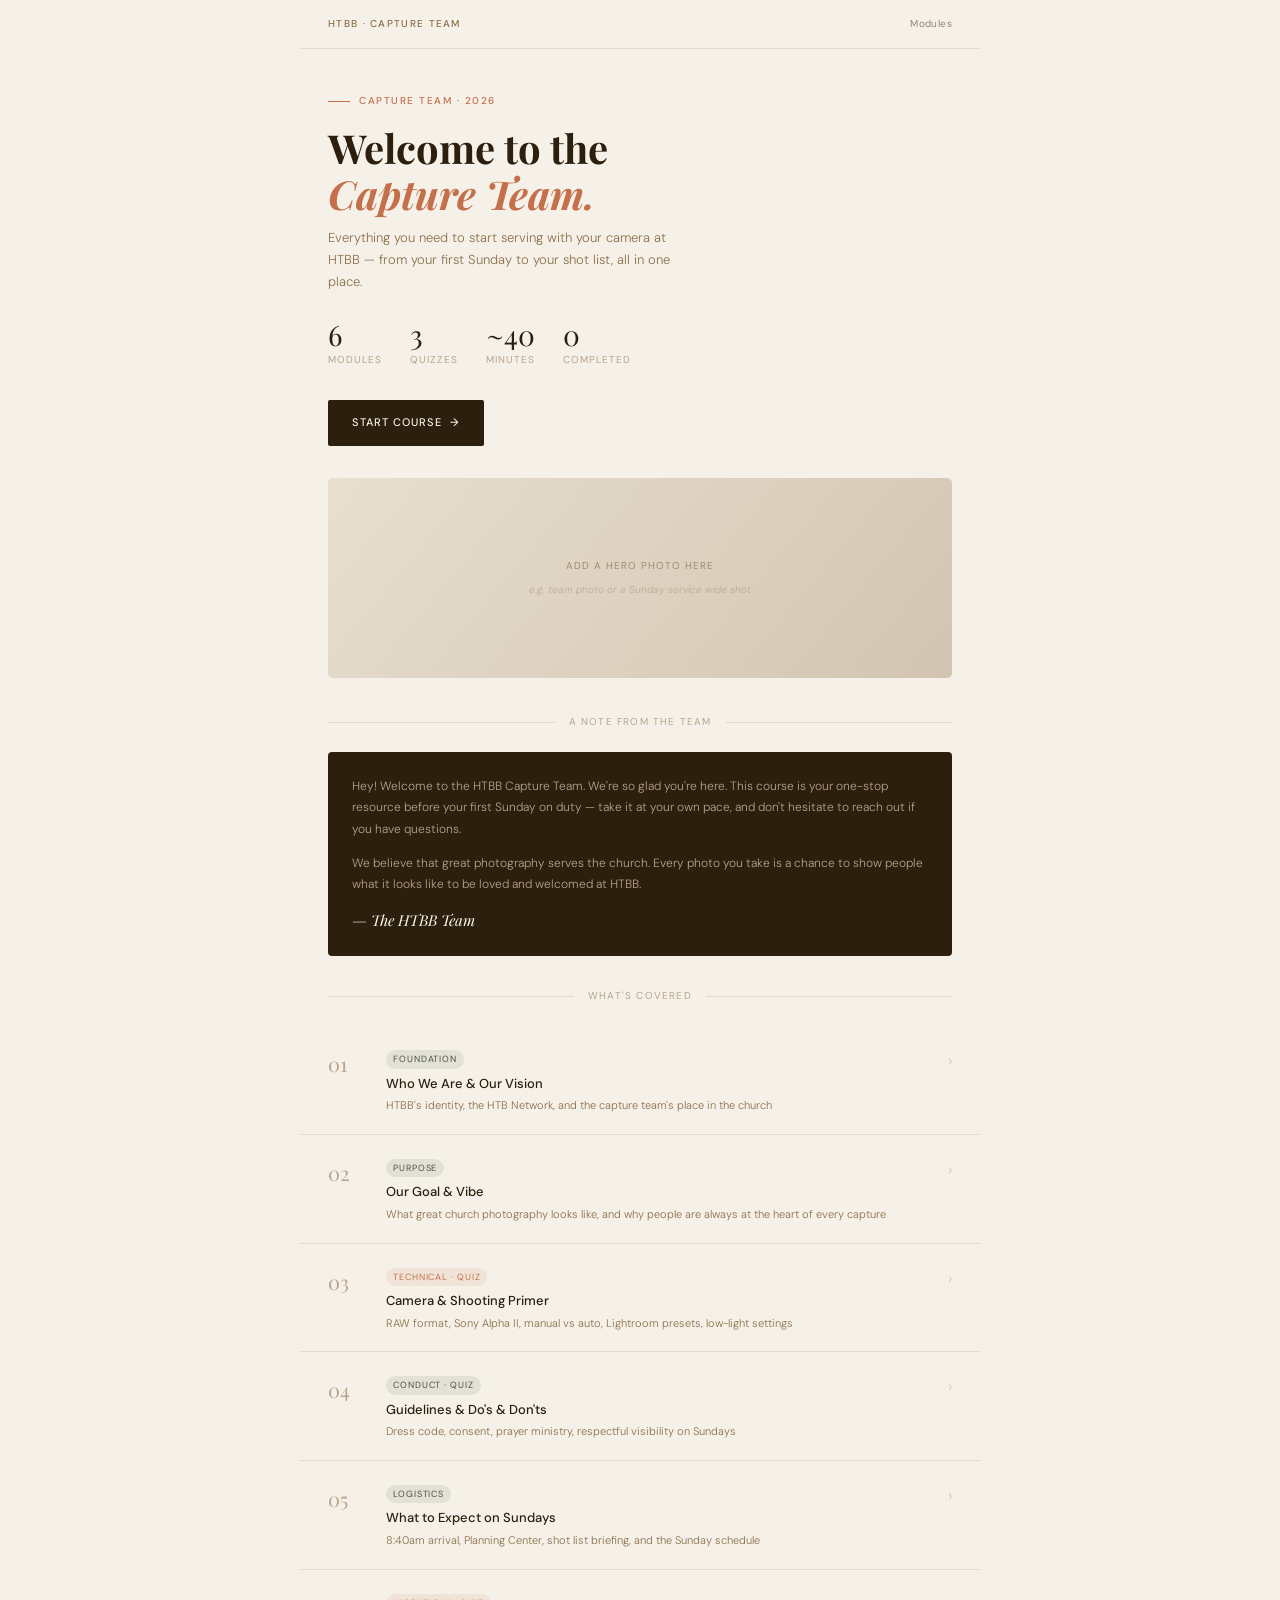
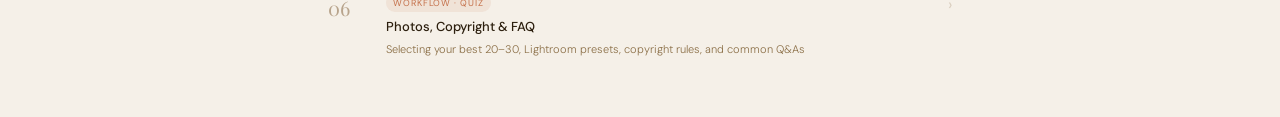
==== CT_01_Homepage.html @ 9ae35a77 "Add files via upload" ====
<!DOCTYPE html>
<html lang="en">
<head>
  <meta charset="UTF-8" />
  <meta name="viewport" content="width=device-width, initial-scale=1.0" />
  <title>HTBB Capture Team — Onboarding</title>
  <link rel="stylesheet" href="style.css" />
</head>
<body>

  <!-- NAV -->
  <nav class="site-nav">
    <span class="nav-logo">HTBB · Capture Team</span>
    <div class="nav-links">
      <a href="#modules">Modules</a>
    </div>
  </nav>

  <!-- HERO -->
  <div class="hero">
    <div class="eyebrow">
      <span class="eyebrow-line"></span>
      <span class="eyebrow-text">Capture Team · 2026</span>
    </div>
    <h1>Welcome to the<br><em>Capture Team.</em></h1>
    <p class="hero-sub">Everything you need to start serving with your camera at HTBB — from your first Sunday to your shot list, all in one place.</p>
    <div class="stat-row">
      <div>
        <div class="stat-num">6</div>
        <div class="stat-label">Modules</div>
      </div>
      <div>
        <div class="stat-num">3</div>
        <div class="stat-label">Quizzes</div>
      </div>
      <div>
        <div class="stat-num">~40</div>
        <div class="stat-label">Minutes</div>
      </div>
      <div>
        <div class="stat-num" id="completed-count">0</div>
        <div class="stat-label">Completed</div>
      </div>
    </div>
    <a class="cta-btn" href="CT_02_Module1.html">Start Course &nbsp;→</a>
  </div>

  <!-- HERO IMAGE -->
  <!-- REPLACE: swap the div below with <img src="your-photo.jpg" alt="HTBB Capture Team" style="width:100%;height:220px;object-fit:cover;"> -->
  <div class="img-placeholder wide" style="margin:0 28px;height:200px;">
    <div class="img-placeholder-bg"></div>
    <span class="img-placeholder-label">Add a hero photo here</span>
    <span class="img-placeholder-hint">e.g. team photo or a Sunday service wide shot</span>
  </div>

  <!-- WELCOME NOTE -->
  <div class="divider" style="margin-top:36px">
    <span class="div-line"></span>
    <span class="div-text">A note from the team</span>
    <span class="div-line"></span>
  </div>

  <div class="welcome-block">
    <p>Hey! Welcome to the HTBB Capture Team. We're so glad you're here. This course is your one-stop resource before your first Sunday on duty — take it at your own pace, and don't hesitate to reach out if you have questions.</p>
    <p>We believe that great photography serves the church. Every photo you take is a chance to show people what it looks like to be loved and welcomed at HTBB.</p>
    <span class="welcome-sig">— The HTBB Team</span>
  </div>

  <!-- MODULES -->
  <div class="divider" id="modules">
    <span class="div-line"></span>
    <span class="div-text">What's covered</span>
    <span class="div-line"></span>
  </div>

  <div>
    <a class="module-card" href="CT_02_Module1.html">
      <span class="mc-num">01</span>
      <div>
        <span class="mc-tag">Foundation</span>
        <div class="mc-title">Who We Are &amp; Our Vision</div>
        <div class="mc-desc">HTBB's identity, the HTB Network, and the capture team's place in the church</div>
      </div>
      <span class="mc-arrow">›</span>
    </a>
    <a class="module-card" href="CT_03_Module2.html">
      <span class="mc-num">02</span>
      <div>
        <span class="mc-tag">Purpose</span>
        <div class="mc-title">Our Goal &amp; Vibe</div>
        <div class="mc-desc">What great church photography looks like, and why people are always at the heart of every capture</div>
      </div>
      <span class="mc-arrow">›</span>
    </a>
    <a class="module-card" href="CT_04_Module3.html">
      <span class="mc-num">03</span>
      <div>
        <span class="mc-tag mc-tag-tc">Technical · Quiz</span>
        <div class="mc-title">Camera &amp; Shooting Primer</div>
        <div class="mc-desc">RAW format, Sony Alpha II, manual vs auto, Lightroom presets, low-light settings</div>
      </div>
      <span class="mc-arrow">›</span>
    </a>
    <a class="module-card" href="CT_05_Module4.html">
      <span class="mc-num">04</span>
      <div>
        <span class="mc-tag">Conduct · Quiz</span>
        <div class="mc-title">Guidelines &amp; Do's &amp; Don'ts</div>
        <div class="mc-desc">Dress code, consent, prayer ministry, respectful visibility on Sundays</div>
      </div>
      <span class="mc-arrow">›</span>
    </a>
    <a class="module-card" href="CT_06_Module5.html">
      <span class="mc-num">05</span>
      <div>
        <span class="mc-tag">Logistics</span>
        <div class="mc-title">What to Expect on Sundays</div>
        <div class="mc-desc">8:40am arrival, Planning Center, shot list briefing, and the Sunday schedule</div>
      </div>
      <span class="mc-arrow">›</span>
    </a>
    <a class="module-card" href="CT_07_Module6.html">
      <span class="mc-num">06</span>
      <div>
        <span class="mc-tag mc-tag-tc">Workflow · Quiz</span>
        <div class="mc-title">Photos, Copyright &amp; FAQ</div>
        <div class="mc-desc">Selecting your best 20–30, Lightroom presets, copyright rules, and common Q&amp;As</div>
      </div>
      <span class="mc-arrow">›</span>
    </a>
  </div>

  <div style="height:40px"></div>

  <script src="script.js"></script>
  <script>
    document.addEventListener('DOMContentLoaded', updateHomepageStats);
  </script>
</body>
</html>
---- style.css ----
/* ============================================================
   HTBB Capture Team Onboarding — Shared Stylesheet
   Earthy Editorial Theme · 2026
   ============================================================ */

@import url('https://fonts.googleapis.com/css2?family=Playfair+Display:ital,wght@0,400;0,600;1,400&family=DM+Sans:wght@300;400;500&display=swap');

/* ── RESET ── */
*, *::before, *::after { margin: 0; padding: 0; box-sizing: border-box; }
img { max-width: 100%; display: block; }
a { text-decoration: none; }

/* ── TOKENS ── */
:root {
  --cream:       #F5F0E8;
  --sand:        #E8DFD0;
  --warm-mid:    #B8A48C;
  --warm-brown:  #8B6F47;
  --dark-brown:  #2C1F0E;
  --moss:        #4A5240;
  --terracotta:  #C4704A;
  --off-white:   #FAF7F2;
  --rule:        rgba(139,111,71,0.18);

  --font-serif:  'Playfair Display', Georgia, serif;
  --font-sans:   'DM Sans', system-ui, sans-serif;
}

/* ── BASE ── */
body {
  background: var(--cream);
  font-family: var(--font-sans);
  color: var(--dark-brown);
  font-size: 14px;
  line-height: 1.6;
  max-width: 680px;
  margin: 0 auto;
  min-height: 100vh;
}

/* ── NAV ── */
.site-nav {
  display: flex;
  justify-content: space-between;
  align-items: center;
  padding: 16px 28px;
  border-bottom: 0.5px solid var(--rule);
  background: var(--cream);
  position: sticky;
  top: 0;
  z-index: 100;
}
.nav-logo {
  font-size: 10px;
  font-weight: 500;
  letter-spacing: 0.13em;
  text-transform: uppercase;
  color: var(--warm-brown);
}
.nav-links {
  display: flex;
  gap: 20px;
  align-items: center;
}
.nav-links a {
  font-size: 10px;
  color: var(--dark-brown);
  opacity: 0.5;
  letter-spacing: 0.04em;
  transition: opacity 0.15s;
}
.nav-links a:hover { opacity: 1; }
.nav-module {
  font-size: 10px;
  font-weight: 500;
  color: var(--terracotta);
  letter-spacing: 0.04em;
}

/* ── PROGRESS BAR ── */
.progress-bar {
  height: 2px;
  background: var(--sand);
  width: 100%;
}
.progress-fill {
  height: 2px;
  background: var(--terracotta);
  transition: width 0.4s ease;
}

/* ── EYEBROW ── */
.eyebrow {
  display: flex;
  align-items: center;
  gap: 9px;
  margin-bottom: 16px;
}
.eyebrow-line {
  height: 0.5px;
  width: 22px;
  background: var(--terracotta);
  flex-shrink: 0;
}
.eyebrow-text {
  font-size: 10px;
  letter-spacing: 0.15em;
  text-transform: uppercase;
  color: var(--terracotta);
  font-weight: 500;
}

/* ── SECTION DIVIDER ── */
.divider {
  display: flex;
  align-items: center;
  gap: 14px;
  padding: 0 28px;
  margin: 32px 0 22px;
}
.div-line { flex: 1; height: 0.5px; background: var(--rule); }
.div-text {
  font-size: 10px;
  letter-spacing: 0.12em;
  text-transform: uppercase;
  color: var(--warm-mid);
}

/* ── RULE ── */
.rule { height: 0.5px; background: var(--rule); margin: 0 28px; }

/* ── TYPOGRAPHY ── */
.section-content { padding: 28px; }
.section-content h2 {
  font-family: var(--font-serif);
  font-size: 22px;
  font-weight: 600;
  color: var(--dark-brown);
  margin-bottom: 14px;
  line-height: 1.25;
}
.section-content p {
  font-size: 13px;
  line-height: 1.8;
  color: var(--warm-brown);
  font-weight: 300;
  margin-bottom: 14px;
}
.section-content p:last-child { margin-bottom: 0; }
.section-content strong { color: var(--dark-brown); font-weight: 500; }
.section-content ul {
  list-style: none;
  display: flex;
  flex-direction: column;
  gap: 8px;
  margin-bottom: 14px;
}
.section-content ul li {
  font-size: 13px;
  color: var(--warm-brown);
  font-weight: 300;
  line-height: 1.65;
  padding-left: 16px;
  position: relative;
}
.section-content ul li::before {
  content: '';
  position: absolute;
  left: 0;
  top: 9px;
  width: 5px;
  height: 0.5px;
  background: var(--terracotta);
}

/* ── CALLOUT ── */
.callout {
  background: var(--dark-brown);
  border-radius: 4px;
  padding: 20px;
  margin: 20px 0;
}
.callout p {
  color: var(--warm-mid);
  font-size: 12px;
  line-height: 1.75;
  margin-bottom: 0;
}
.callout strong { color: var(--off-white); font-weight: 500; }
.callout-label {
  font-size: 9px;
  letter-spacing: 0.14em;
  text-transform: uppercase;
  color: var(--terracotta);
  font-weight: 500;
  margin-bottom: 8px;
}

/* ── DO/DONT CARDS ── */
.dos-donts { display: flex; flex-direction: column; gap: 10px; margin: 20px 0; }
.card-do, .card-dont {
  border-radius: 5px;
  padding: 14px 16px;
}
.card-do {
  background: rgba(74,82,64,0.08);
  border: 0.5px solid rgba(74,82,64,0.22);
}
.card-dont {
  background: rgba(196,112,74,0.08);
  border: 0.5px solid rgba(196,112,74,0.22);
}
.card-label {
  display: flex;
  align-items: center;
  gap: 7px;
  margin-bottom: 7px;
}
.dot-do  { width: 6px; height: 6px; border-radius: 50%; background: var(--moss); flex-shrink: 0; }
.dot-dont{ width: 6px; height: 6px; border-radius: 50%; background: var(--terracotta); flex-shrink: 0; }
.label-do  { font-size: 9px; font-weight: 500; letter-spacing: 0.12em; text-transform: uppercase; color: var(--moss); }
.label-dont{ font-size: 9px; font-weight: 500; letter-spacing: 0.12em; text-transform: uppercase; color: var(--terracotta); }
.card-body { font-size: 12px; line-height: 1.65; color: var(--dark-brown); font-weight: 400; }

/* ── IMAGE PLACEHOLDER ── */
.img-placeholder {
  margin: 20px 0;
  border-radius: 5px;
  overflow: hidden;
  position: relative;
  background: var(--sand);
  display: flex;
  flex-direction: column;
  align-items: center;
  justify-content: center;
  gap: 8px;
}
.img-placeholder.tall  { height: 220px; }
.img-placeholder.short { height: 140px; }
.img-placeholder.wide  { height: 180px; }
.img-placeholder-bg {
  position: absolute;
  inset: 0;
  background: linear-gradient(130deg, var(--sand), var(--warm-mid));
  opacity: 0.45;
}
.img-placeholder-label {
  position: relative;
  font-size: 10px;
  letter-spacing: 0.1em;
  text-transform: uppercase;
  color: var(--warm-brown);
  opacity: 0.7;
  text-align: center;
  padding: 0 20px;
}
.img-placeholder-hint {
  position: relative;
  font-size: 10px;
  color: var(--warm-mid);
  opacity: 0.7;
  font-style: italic;
}
/* Actual image when added */
.img-placeholder img {
  position: absolute;
  inset: 0;
  width: 100%;
  height: 100%;
  object-fit: cover;
}

/* ── SPEC ROW (technical module) ── */
.spec-row {
  display: grid;
  grid-template-columns: 1fr 1fr;
  gap: 10px;
  margin: 20px 0;
}
.spec-card {
  background: var(--off-white);
  border: 0.5px solid var(--rule);
  border-radius: 5px;
  padding: 14px 16px;
}
.spec-label {
  font-size: 9px;
  font-weight: 500;
  letter-spacing: 0.12em;
  text-transform: uppercase;
  color: var(--warm-mid);
  margin-bottom: 5px;
}
.spec-value {
  font-family: var(--font-serif);
  font-size: 16px;
  color: var(--dark-brown);
  font-weight: 600;
}
.spec-note {
  font-size: 11px;
  color: var(--warm-brown);
  font-weight: 300;
  margin-top: 3px;
  line-height: 1.5;
}

/* ── STEP LIST ── */
.step-list { display: flex; flex-direction: column; gap: 0; margin: 16px 0; }
.step-item {
  display: grid;
  grid-template-columns: 36px 1fr;
  gap: 14px;
  padding: 16px 0;
  border-bottom: 0.5px solid var(--rule);
  align-items: start;
}
.step-item:last-child { border-bottom: none; }
.step-num-circle {
  width: 28px;
  height: 28px;
  border-radius: 50%;
  border: 0.5px solid var(--warm-mid);
  display: flex;
  align-items: center;
  justify-content: center;
  font-family: var(--font-serif);
  font-size: 13px;
  color: var(--warm-mid);
  flex-shrink: 0;
  margin-top: 1px;
}
.step-body-title {
  font-size: 13px;
  font-weight: 500;
  color: var(--dark-brown);
  margin-bottom: 4px;
}
.step-body-desc {
  font-size: 12px;
  line-height: 1.65;
  color: var(--warm-brown);
  font-weight: 300;
}

/* ── QUIZ ── */
.quiz-block {
  background: var(--dark-brown);
  padding: 28px;
}
.quiz-eyebrow {
  display: flex;
  align-items: center;
  gap: 8px;
  margin-bottom: 16px;
}
.quiz-ey-line { height: 0.5px; width: 18px; background: var(--terracotta); }
.quiz-ey-text {
  font-size: 10px;
  letter-spacing: 0.14em;
  text-transform: uppercase;
  color: var(--terracotta);
  font-weight: 500;
}
.quiz-question {
  font-family: var(--font-serif);
  font-size: 19px;
  color: var(--off-white);
  line-height: 1.35;
  margin-bottom: 20px;
}
.quiz-img-ref {
  border-radius: 4px;
  overflow: hidden;
  margin-bottom: 18px;
  background: rgba(255,255,255,0.06);
  border: 0.5px solid rgba(255,255,255,0.1);
  padding: 12px 14px;
  display: flex;
  align-items: center;
  gap: 10px;
}
.quiz-img-ref-icon {
  font-size: 18px;
  color: var(--warm-mid);
  flex-shrink: 0;
}
.quiz-img-ref-text {
  font-size: 11px;
  color: var(--warm-mid);
  font-style: italic;
  line-height: 1.5;
}
.quiz-options { display: flex; flex-direction: column; gap: 8px; }
.quiz-opt {
  background: rgba(255,255,255,0.05);
  border: 0.5px solid rgba(255,255,255,0.1);
  border-radius: 4px;
  padding: 12px 14px;
  font-size: 12px;
  color: var(--warm-mid);
  cursor: pointer;
  display: flex;
  align-items: flex-start;
  gap: 10px;
  transition: background 0.15s, border-color 0.15s;
  width: 100%;
  text-align: left;
  font-family: var(--font-sans);
}
.quiz-opt:hover { background: rgba(255,255,255,0.09); }
.quiz-opt.selected {
  background: rgba(196,112,74,0.18);
  border-color: var(--terracotta);
  color: var(--off-white);
}
.quiz-opt.correct {
  background: rgba(74,82,64,0.3);
  border-color: var(--moss);
  color: var(--off-white);
}
.quiz-opt.wrong {
  background: rgba(196,112,74,0.15);
  border-color: rgba(196,112,74,0.4);
  opacity: 0.6;
}
.opt-letter {
  font-size: 10px;
  font-weight: 500;
  color: var(--warm-mid);
  width: 14px;
  flex-shrink: 0;
  margin-top: 1px;
}
.quiz-opt.selected .opt-letter,
.quiz-opt.correct .opt-letter { color: var(--terracotta); }
.quiz-submit-row { margin-top: 16px; display: flex; align-items: center; gap: 14px; }
.quiz-submit-btn {
  background: var(--terracotta);
  color: var(--off-white);
  font-size: 11px;
  font-weight: 500;
  letter-spacing: 0.08em;
  text-transform: uppercase;
  padding: 10px 20px;
  border-radius: 2px;
  border: none;
  cursor: pointer;
  font-family: var(--font-sans);
  transition: opacity 0.15s;
}
.quiz-submit-btn:hover { opacity: 0.85; }
.quiz-feedback {
  display: none;
  margin-top: 14px;
  padding: 14px 16px;
  border-radius: 4px;
  font-size: 12px;
  line-height: 1.65;
}
.quiz-feedback.correct-fb {
  background: rgba(74,82,64,0.2);
  border: 0.5px solid var(--moss);
  color: var(--off-white);
}
.quiz-feedback.wrong-fb {
  background: rgba(196,112,74,0.15);
  border: 0.5px solid rgba(196,112,74,0.3);
  color: var(--warm-mid);
}
.quiz-hint {
  font-size: 11px;
  color: rgba(255,255,255,0.25);
  margin-top: 14px;
  font-style: italic;
  line-height: 1.5;
}

/* ── MODULE PROGRESS DOTS ── */
.mod-dots {
  display: flex;
  gap: 5px;
  justify-content: center;
  padding: 16px 0 14px;
}
.mod-dot {
  width: 5px; height: 5px;
  border-radius: 50%;
  background: rgba(255,255,255,0.15);
  transition: all 0.2s;
}
.mod-dot.done { background: var(--warm-mid); }
.mod-dot.active { background: var(--terracotta); width: 16px; border-radius: 3px; }
.dots-light { padding: 18px 0 0; }
.dots-light .mod-dot { background: var(--sand); }
.dots-light .mod-dot.done { background: var(--warm-mid); }
.dots-light .mod-dot.active { background: var(--terracotta); }

/* ── MODULE FOOTER ── */
.mod-footer {
  display: flex;
  justify-content: space-between;
  align-items: center;
  padding: 20px 28px;
  border-top: 0.5px solid var(--rule);
}
.btn-prev {
  font-size: 11px;
  color: var(--warm-mid);
  letter-spacing: 0.04em;
}
.btn-prev:hover { color: var(--dark-brown); }
.btn-next {
  display: inline-flex;
  align-items: center;
  gap: 9px;
  background: var(--dark-brown);
  color: var(--cream);
  font-size: 11px;
  font-weight: 500;
  letter-spacing: 0.08em;
  text-transform: uppercase;
  padding: 12px 20px;
  border-radius: 2px;
  transition: opacity 0.15s;
}
.btn-next:hover { opacity: 0.85; }
.btn-next-complete {
  background: var(--terracotta);
}

/* ── FAQ ACCORDION ── */
.faq-list { display: flex; flex-direction: column; gap: 0; }
.faq-item {
  border-bottom: 0.5px solid var(--rule);
}
.faq-q {
  display: flex;
  justify-content: space-between;
  align-items: start;
  gap: 14px;
  padding: 16px 0;
  cursor: pointer;
  background: none;
  border: none;
  width: 100%;
  text-align: left;
  font-family: var(--font-sans);
  color: var(--dark-brown);
}
.faq-q-text { font-size: 13px; font-weight: 500; line-height: 1.5; }
.faq-icon {
  font-size: 18px;
  color: var(--warm-mid);
  flex-shrink: 0;
  transition: transform 0.2s;
  margin-top: 1px;
  font-style: normal;
}
.faq-item.open .faq-icon { transform: rotate(45deg); }
.faq-a {
  display: none;
  font-size: 12px;
  line-height: 1.75;
  color: var(--warm-brown);
  font-weight: 300;
  padding-bottom: 16px;
}
.faq-item.open .faq-a { display: block; }

/* ── MODULE CARD (homepage) ── */
.module-card {
  display: grid;
  grid-template-columns: 44px 1fr auto;
  align-items: start;
  gap: 14px;
  padding: 20px 28px;
  border-bottom: 0.5px solid var(--rule);
  transition: background 0.12s;
  text-decoration: none;
  color: inherit;
}
.module-card:hover { background: rgba(196,112,74,0.04); }
.module-card:last-child { border-bottom: none; }
.mc-num {
  font-family: var(--font-serif);
  font-size: 20px;
  color: var(--warm-mid);
  margin-top: 2px;
}
.mc-tag {
  display: inline-block;
  font-size: 9px;
  letter-spacing: 0.1em;
  text-transform: uppercase;
  color: var(--moss);
  background: rgba(74,82,64,0.1);
  padding: 2px 7px;
  border-radius: 20px;
  margin-bottom: 5px;
}
.mc-tag-tc {
  color: var(--terracotta);
  background: rgba(196,112,74,0.1);
}
.mc-title { font-size: 13px; font-weight: 500; color: var(--dark-brown); margin-bottom: 3px; }
.mc-desc { font-size: 11px; color: var(--warm-brown); line-height: 1.5; font-weight: 300; }
.mc-arrow { color: var(--warm-mid); font-size: 16px; margin-top: 2px; opacity: 0.45; }

/* ── HERO (homepage) ── */
.hero { padding: 44px 28px 32px; }
.hero h1 {
  font-family: var(--font-serif);
  font-size: 40px;
  line-height: 1.15;
  color: var(--dark-brown);
  margin-bottom: 10px;
}
.hero h1 em { color: var(--terracotta); font-style: italic; }
.hero-sub {
  font-size: 13px;
  line-height: 1.7;
  color: var(--warm-brown);
  font-weight: 300;
  max-width: 360px;
  margin-bottom: 28px;
}
.stat-row { display: flex; gap: 28px; margin-bottom: 32px; }
.stat-num {
  font-family: var(--font-serif);
  font-size: 28px;
  color: var(--dark-brown);
  line-height: 1;
}
.stat-label {
  font-size: 10px;
  letter-spacing: 0.1em;
  text-transform: uppercase;
  color: var(--warm-mid);
  margin-top: 3px;
}
.cta-btn {
  display: inline-flex;
  align-items: center;
  gap: 10px;
  background: var(--dark-brown);
  color: var(--cream);
  font-size: 11px;
  font-weight: 500;
  letter-spacing: 0.09em;
  text-transform: uppercase;
  padding: 14px 24px;
  border-radius: 2px;
  transition: opacity 0.15s;
}
.cta-btn:hover { opacity: 0.85; }

/* ── WELCOME BLOCK ── */
.welcome-block {
  background: var(--dark-brown);
  margin: 0 28px;
  border-radius: 4px;
  padding: 24px;
}
.welcome-block p {
  font-size: 12px;
  line-height: 1.8;
  color: var(--warm-mid);
  font-weight: 300;
  margin-bottom: 12px;
}
.welcome-sig {
  font-family: var(--font-serif);
  font-size: 15px;
  color: var(--off-white);
  font-style: italic;
}

/* ── RESPONSIVE ── */
@media (max-width: 520px) {
  .hero h1 { font-size: 32px; }
  .spec-row { grid-template-columns: 1fr; }
  .stat-row { gap: 20px; }
}
</style>
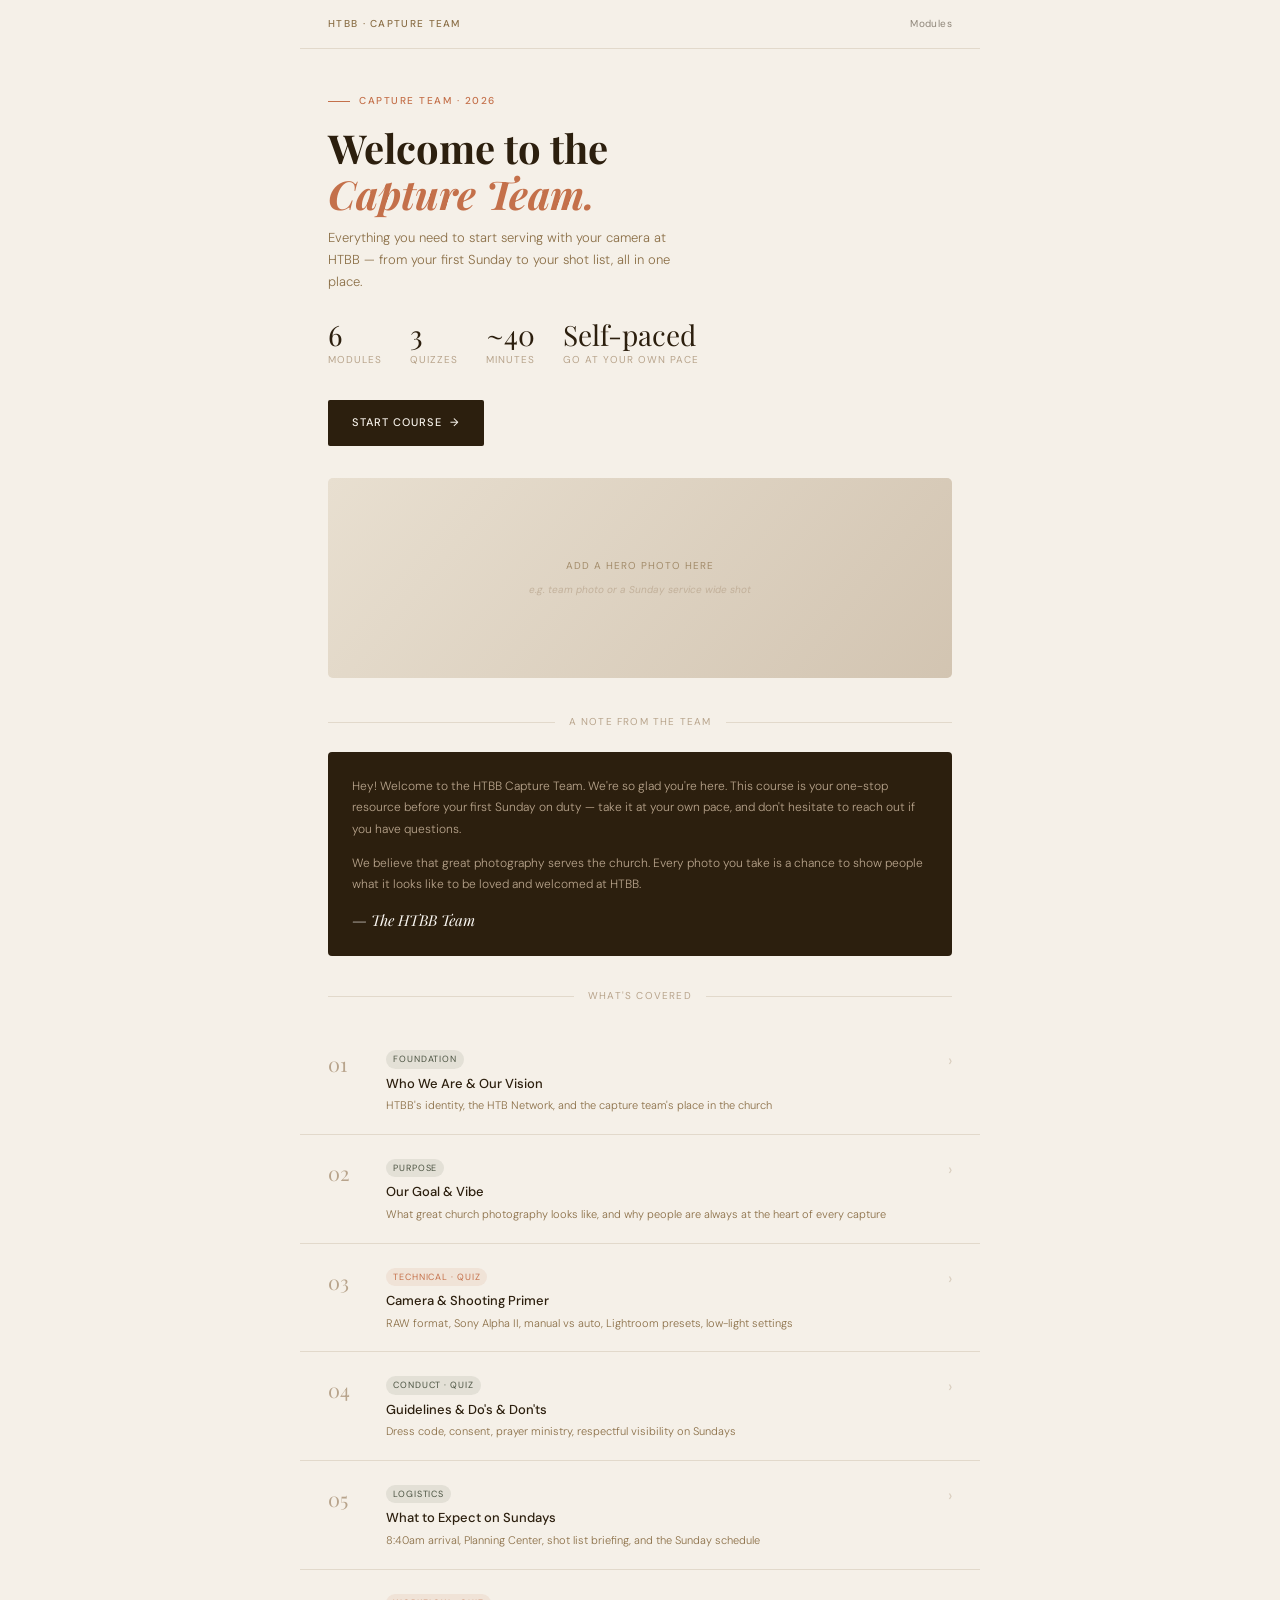
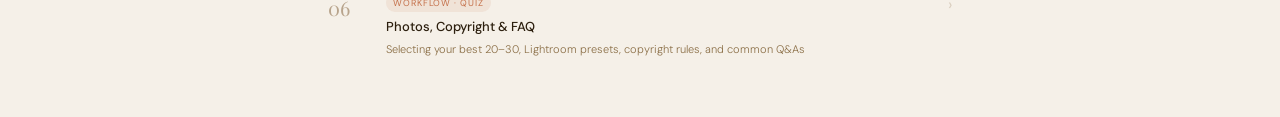
==== commit 313226ea: "Add files via upload" ====
--- a/CT_01_Homepage.html
+++ b/CT_01_Homepage.html
@@ -38,8 +38,8 @@
         <div class="stat-label">Minutes</div>
       </div>
       <div>
-        <div class="stat-num" id="completed-count">0</div>
-        <div class="stat-label">Completed</div>
+        <div class="stat-num">Self-paced</div>
+        <div class="stat-label">Go at your own pace</div>
       </div>
     </div>
     <a class="cta-btn" href="CT_02_Module1.html">Start Course &nbsp;→</a>
@@ -133,8 +133,5 @@
   <div style="height:40px"></div>
 
   <script src="script.js"></script>
-  <script>
-    document.addEventListener('DOMContentLoaded', updateHomepageStats);
-  </script>
 </body>
 </html>
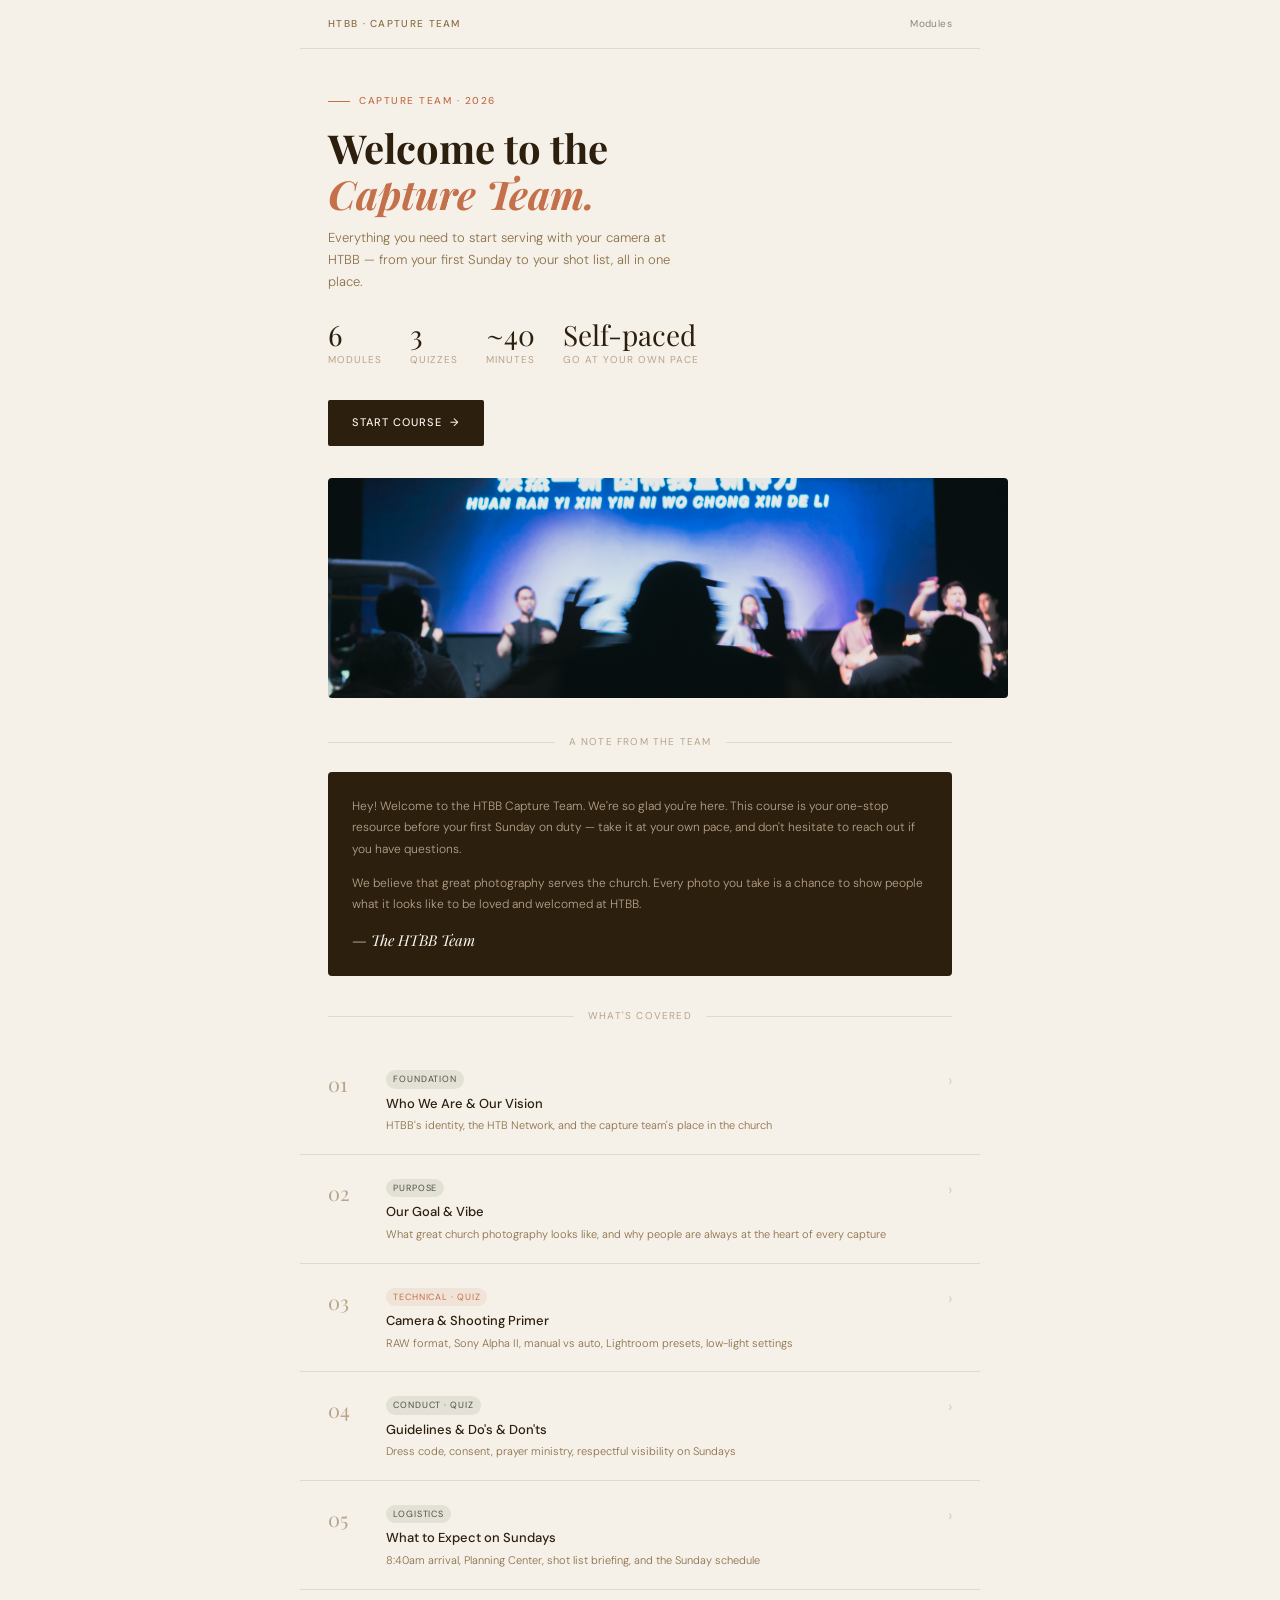
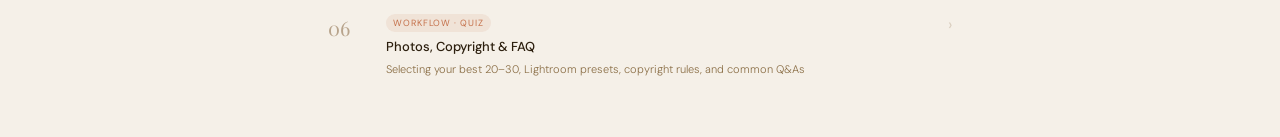
==== commit d3fcd2a9: "Update CT_01_Homepage.html" ====
--- a/CT_01_Homepage.html
+++ b/CT_01_Homepage.html
@@ -47,11 +47,8 @@
 
   <!-- HERO IMAGE -->
   <!-- REPLACE: swap the div below with <img src="your-photo.jpg" alt="HTBB Capture Team" style="width:100%;height:220px;object-fit:cover;"> -->
-  <div class="img-placeholder wide" style="margin:0 28px;height:200px;">
-    <div class="img-placeholder-bg"></div>
-    <span class="img-placeholder-label">Add a hero photo here</span>
-    <span class="img-placeholder-hint">e.g. team photo or a Sunday service wide shot</span>
-  </div>
+  <img src="worship-image.jpg" alt="HTBB Capture Team" 
+style="width:100%;height:220px;object-fit:cover;margin:0 28px;border-radius:4px;">
 
   <!-- WELCOME NOTE -->
   <div class="divider" style="margin-top:36px">
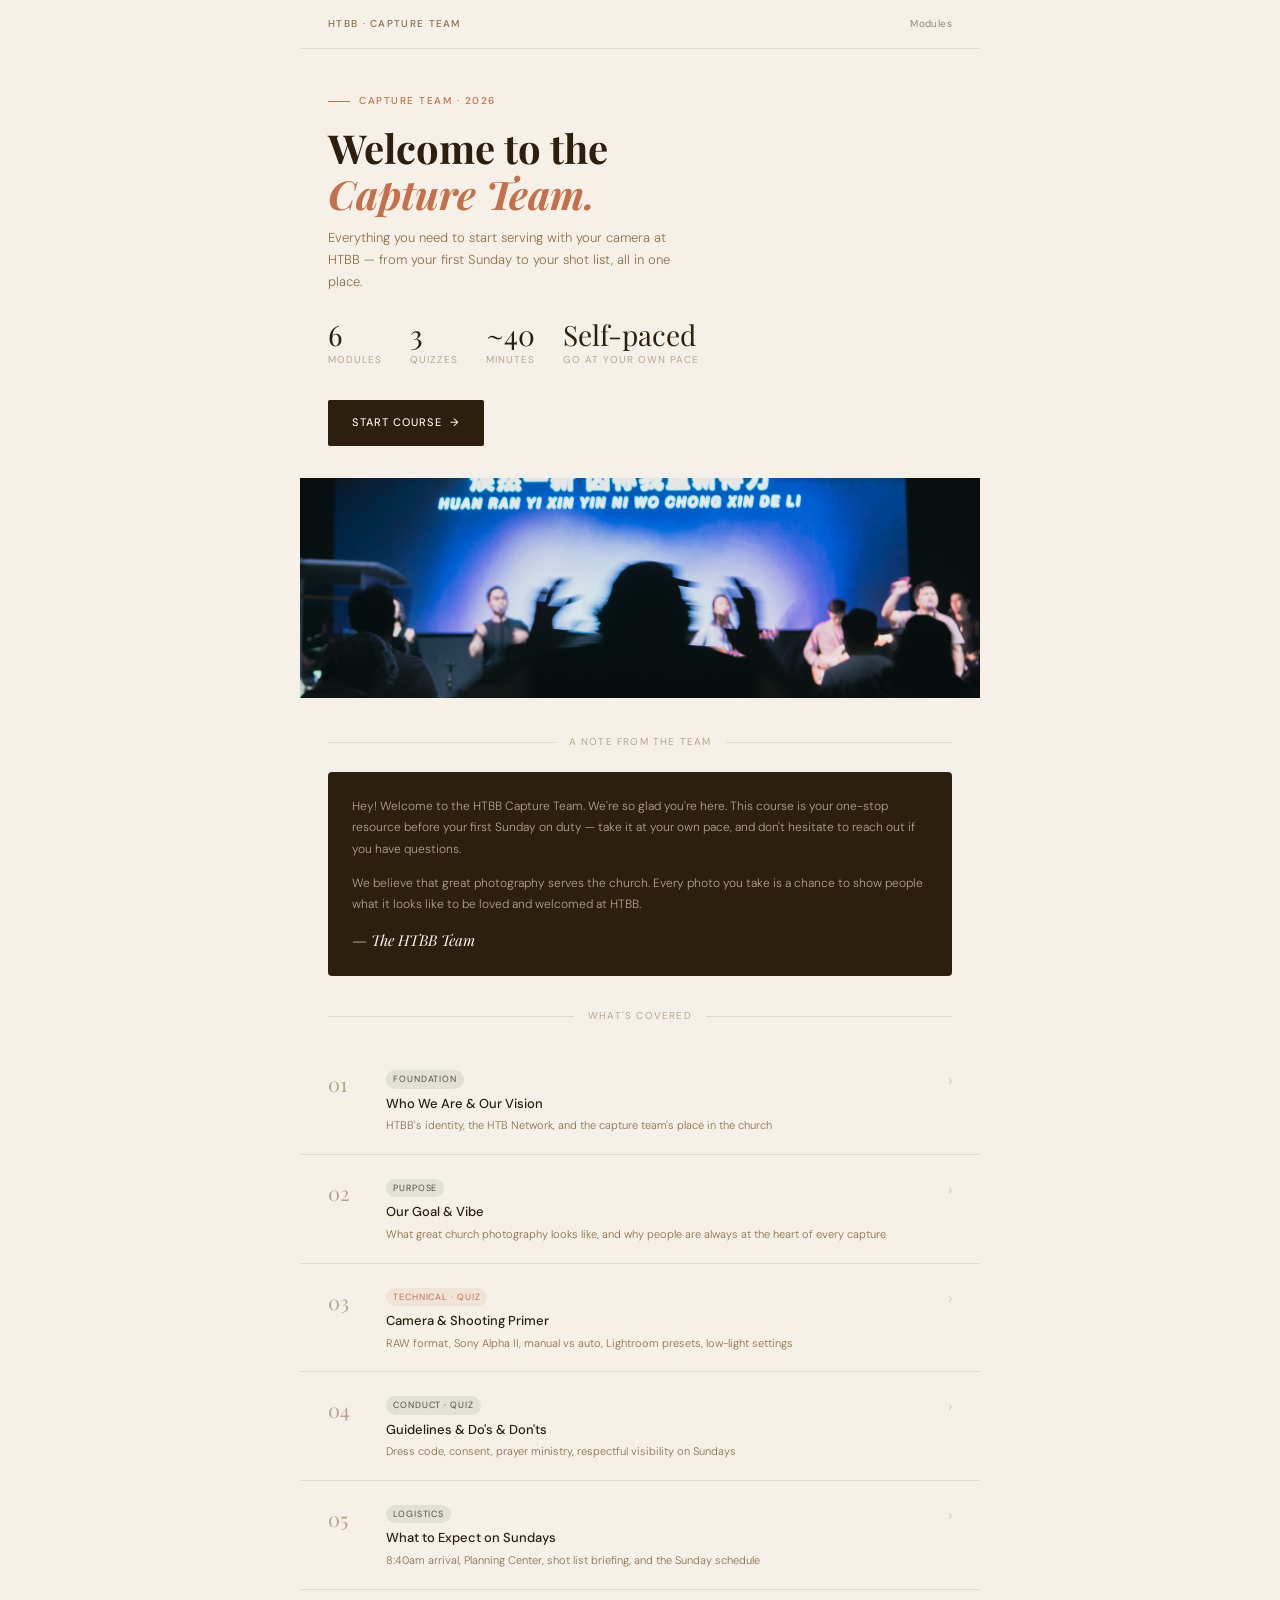
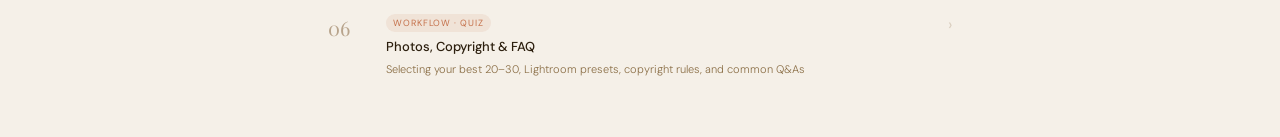
==== commit 2c648af2: "Update CT_01_Homepage.html" ====
--- a/CT_01_Homepage.html
+++ b/CT_01_Homepage.html
@@ -46,9 +46,9 @@
   </div>
 
   <!-- HERO IMAGE -->
-  <!-- REPLACE: swap the div below with <img src="your-photo.jpg" alt="HTBB Capture Team" style="width:100%;height:220px;object-fit:cover;"> -->
   <img src="worship-image.jpg" alt="HTBB Capture Team" 
-style="width:100%;height:220px;object-fit:cover;margin:0 28px;border-radius:4px;">
+style="width:100%;height:220px;object-fit:cover;">
+  
 
   <!-- WELCOME NOTE -->
   <div class="divider" style="margin-top:36px">
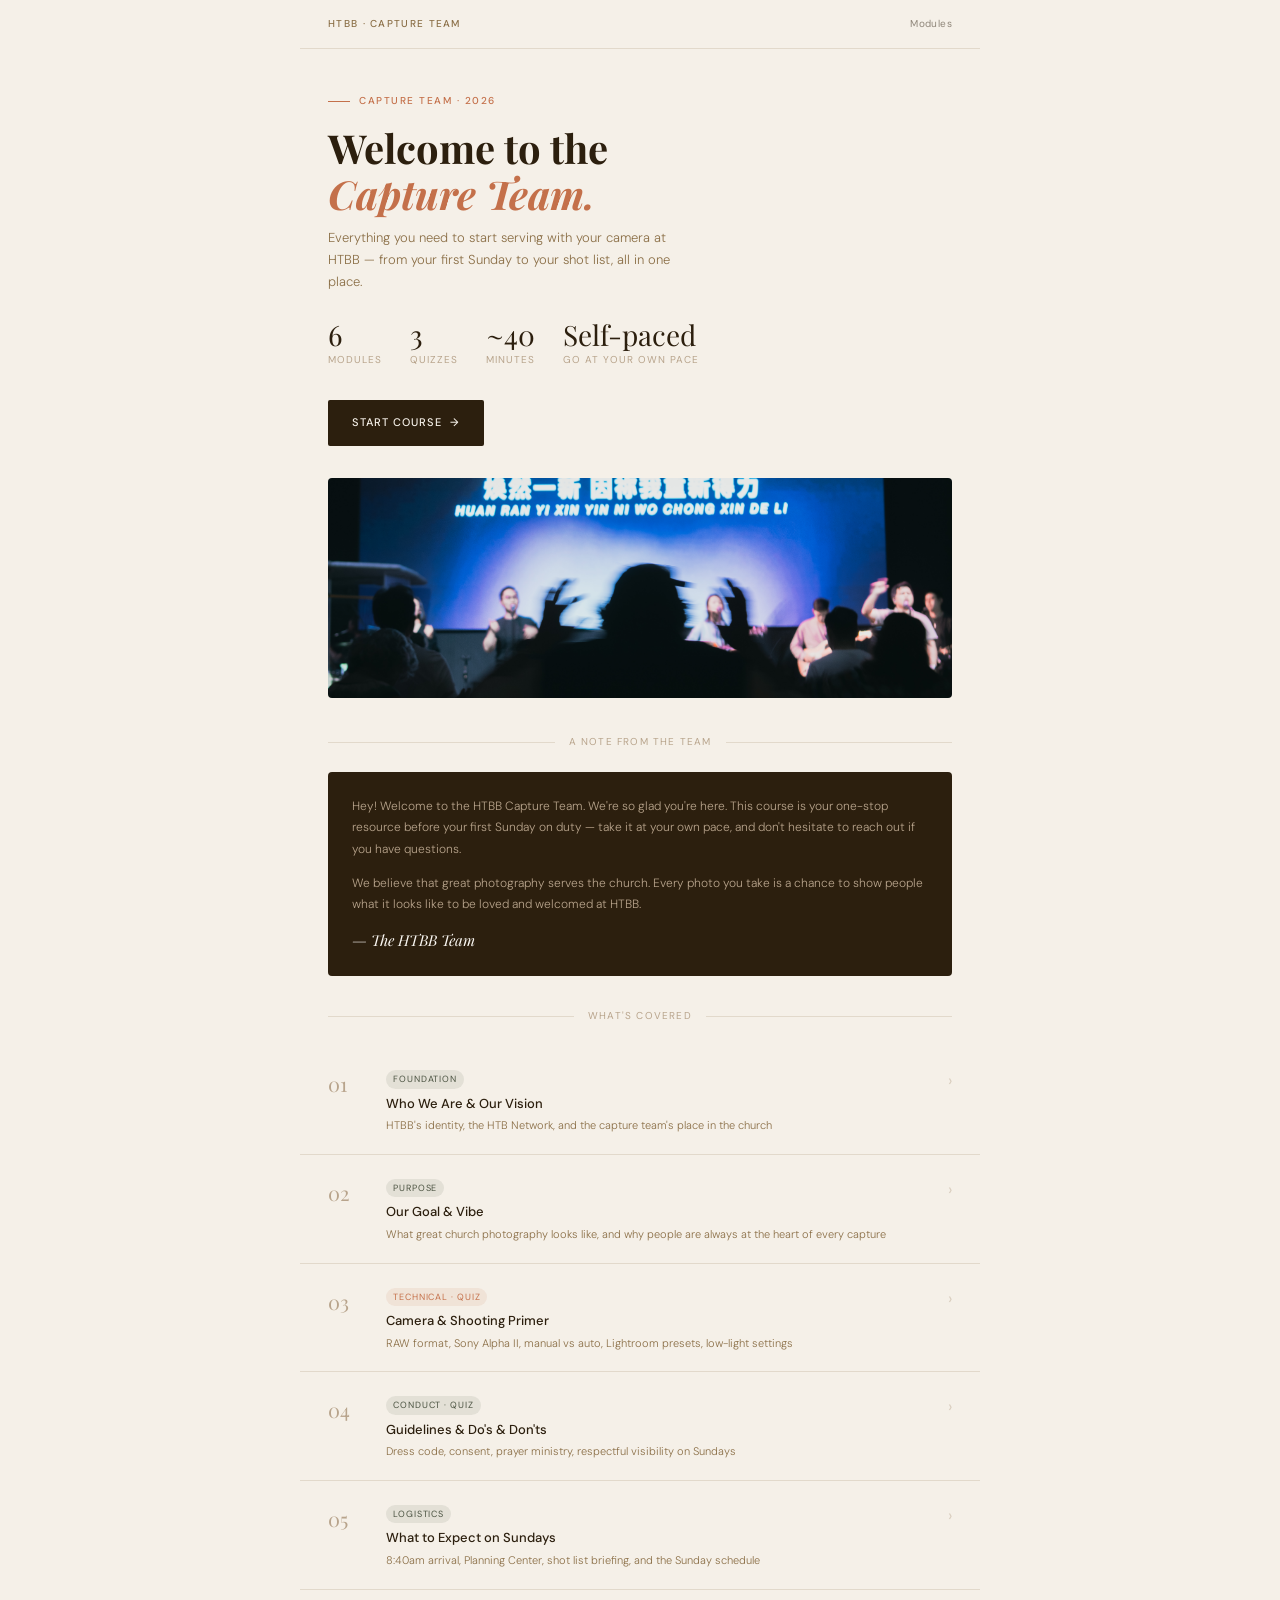
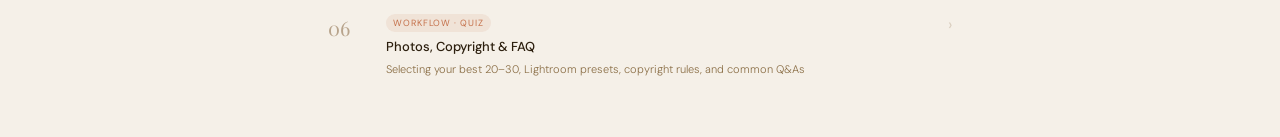
==== commit 47d9e806: "Update CT_01_Homepage.html" ====
--- a/CT_01_Homepage.html
+++ b/CT_01_Homepage.html
@@ -45,9 +45,7 @@
     <a class="cta-btn" href="CT_02_Module1.html">Start Course &nbsp;→</a>
   </div>
 
-  <!-- HERO IMAGE -->
-  <img src="worship-image.jpg" alt="HTBB Capture Team" 
-style="width:100%;height:220px;object-fit:cover;">
+ <img src="worship-image.jpg" alt="HTBB Capture Team" style="width:calc(100% - 56px);height:220px;object-fit:cover;margin:0 28px;border-radius:4px;display:block;">
   
 
   <!-- WELCOME NOTE -->
